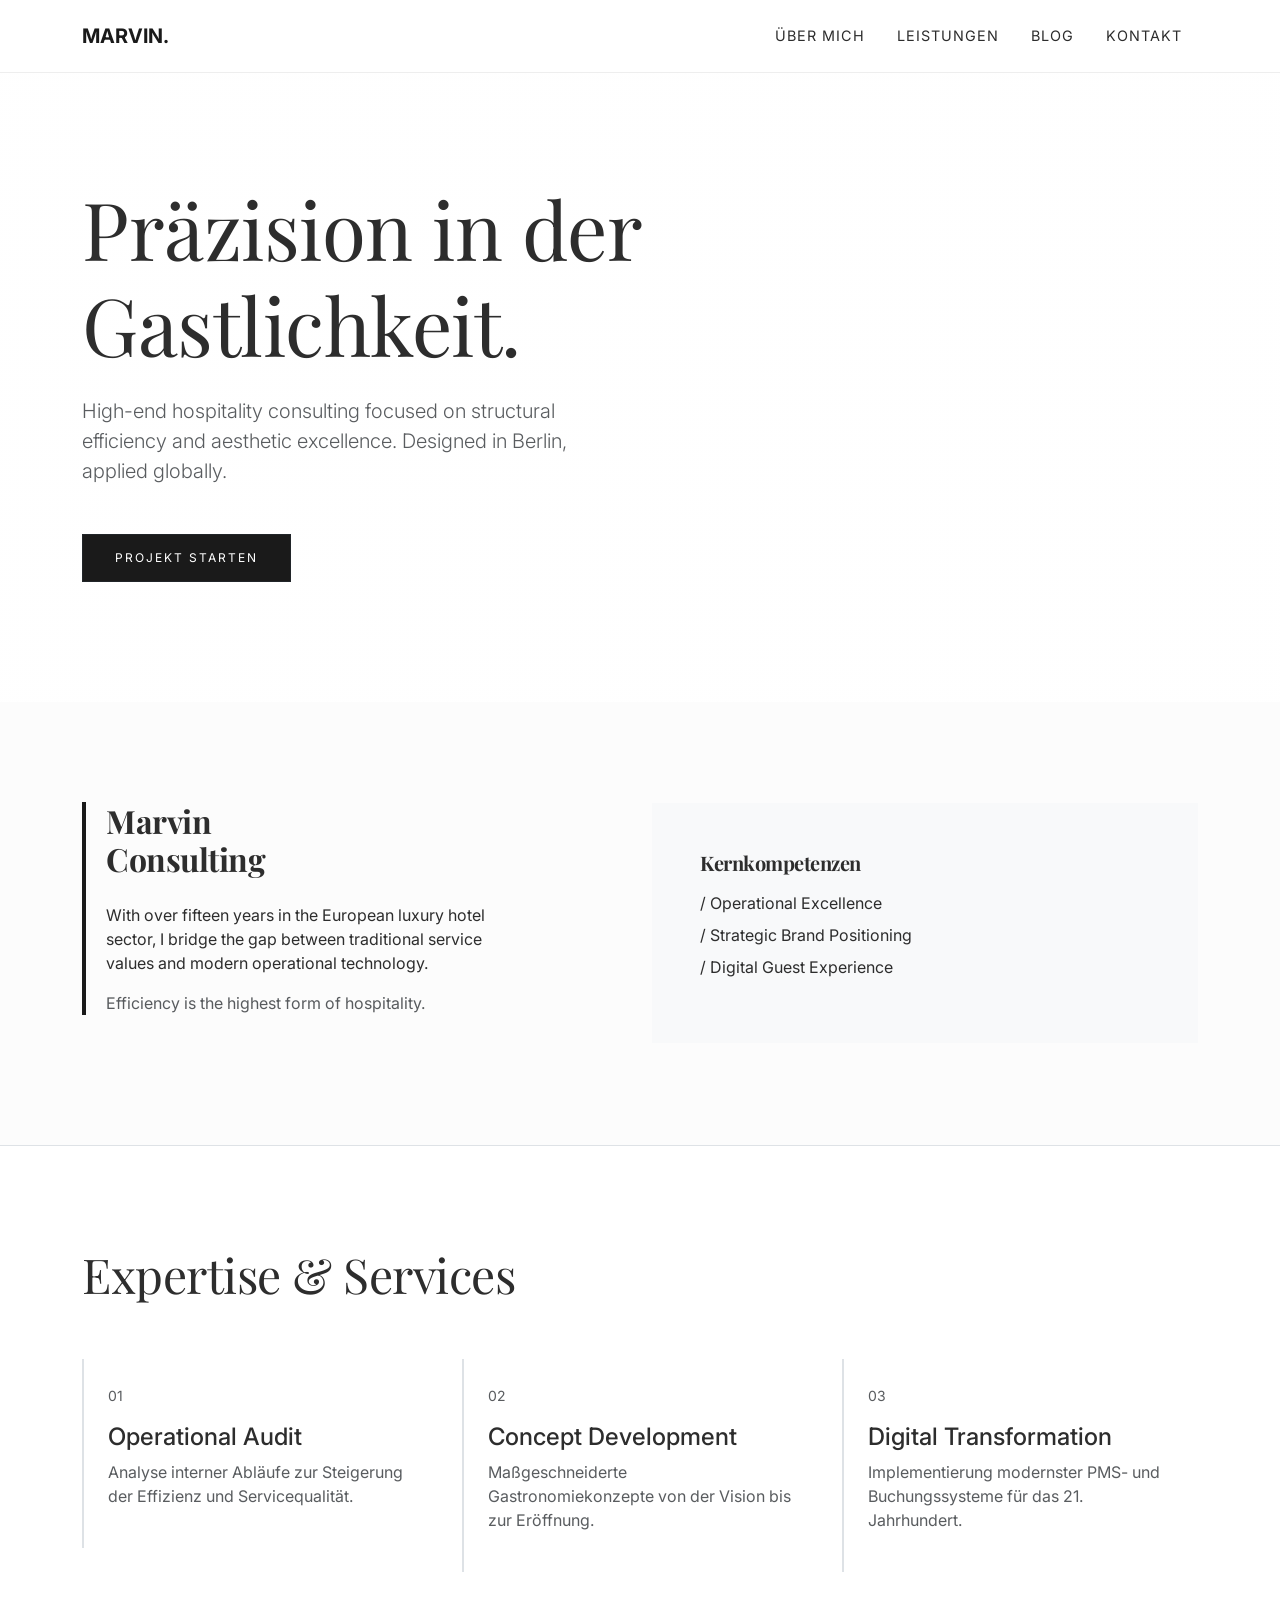
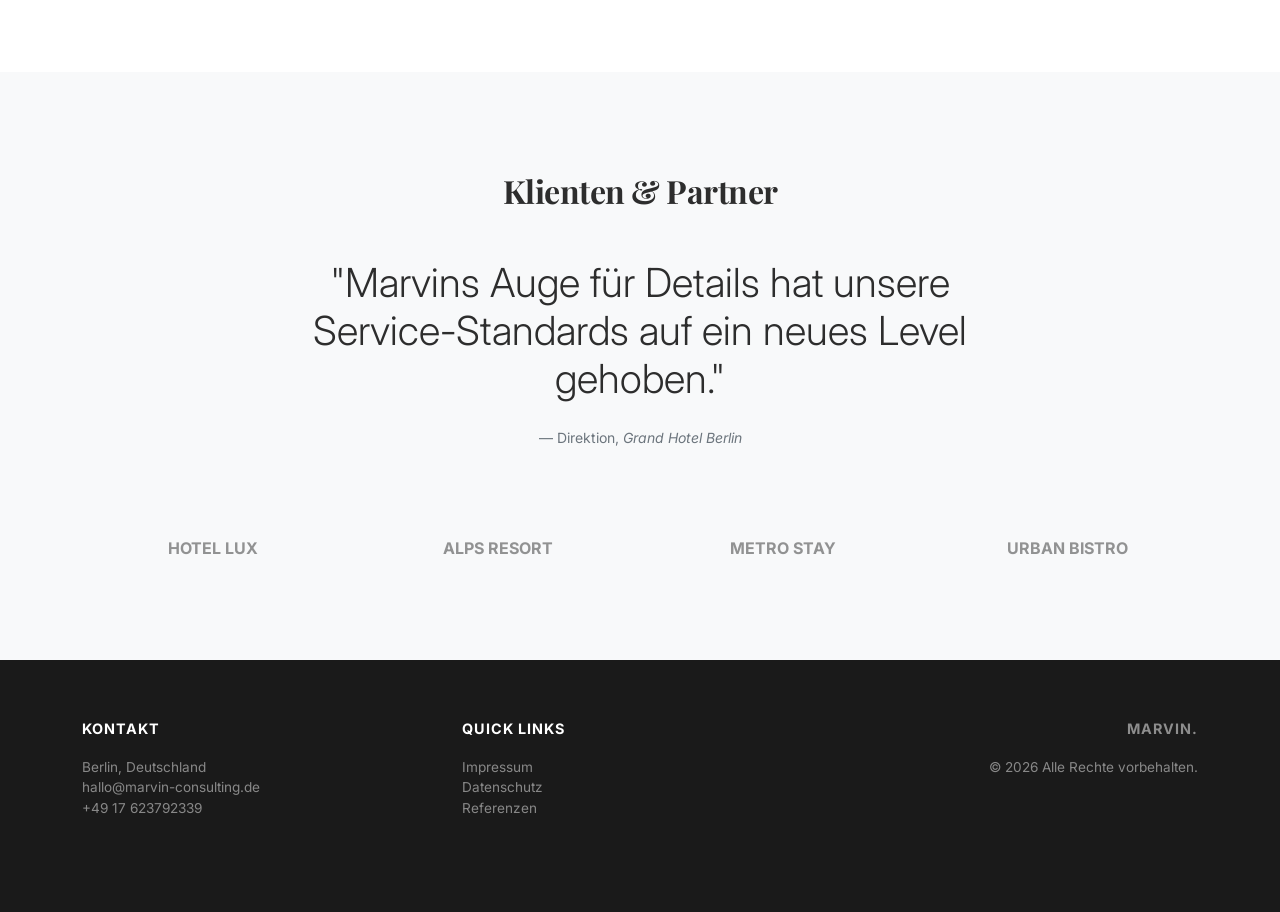
==== index.html @ c1ec3210 "marvin" ====
<!DOCTYPE html>
<html lang="de">
<head>
    <meta charset="UTF-8">
    <meta name="viewport" content="width=device-width, initial-scale=1.0">
    <title>Marvin | Hospitality Consulting</title>
    <link href="https://cdn.jsdelivr.net/npm/bootstrap@5.3.0/dist/css/bootstrap.min.css" rel="stylesheet">
    <link href="https://fonts.googleapis.com/css2?family=Playfair+Display:wght@700&family=Inter:wght@300;400;600&display=swap" rel="stylesheet">
<link rel="stylesheet" href="style.css">
</head>
<body>

    <nav class="navbar navbar-expand-lg fixed-top py-3">
    <div class="container">
        <a class="navbar-brand fw-bold" href="index.html">MARVIN.</a>
        
        <!-- Mobile Toggle Button -->
        <button class="navbar-toggler border-0" type="button" data-bs-toggle="collapse" data-bs-target="#navmarvin">
            <span class="navbar-toggler-icon"></span>
        </button>

        <!-- Collapsible Menu -->
        <div class="collapse navbar-collapse justify-content-end" id="navmarvin">
            <ul class="navbar-nav text-end">
                <li class="nav-item"><a class="nav-link px-3" href="index.html#about">Über Mich</a></li>
                <li class="nav-item"><a class="nav-link px-3" href="services.html">Leistungen</a></li>
                <li class="nav-item"><a class="nav-link px-3" href="blog.html">Blog</a></li>
                <li class="nav-item"><a class="nav-link px-3" href="booking.html">Kontakt</a></li>
            </ul>
        </div>
    </div>
</nav>

    <header class="hero">
        <div class="container">
            <div class="row">
                <div class="col-lg-8">
                    <h1 class="display-1 mb-4">Präzision in der <br>Gastlichkeit.</h1>
                    <p class="lead mb-5 text-muted col-md-9">High-end hospitality consulting focused on structural efficiency and aesthetic excellence. Designed in Berlin, applied globally.</p>
                    <a href="#contact" class="btn btn-dark">Projekt Starten</a>
                </div>
            </div>
        </div>
    </header>

    <section id="about" class="section-padding">
        <div class="container">
            <div class="row align-items-center">
                <div class="col-md-5 mb-4 mb-md-0">
                    <div class="border-accent">
                        <h2 class="mb-4">Marvin <br>Consulting</h2>
                        <p>With over fifteen years in the European luxury hotel sector, I bridge the gap between traditional service values and modern operational technology.</p>
                        <p class="text-muted">Efficiency is the highest form of hospitality.</p>
                    </div>
                </div>
                <div class="col-md-6 offset-md-1">
                    <div class="bg-light p-5">
                        <h5 class="mb-3">Kernkompetenzen</h5>
                        <ul class="list-unstyled">
                            <li class="mb-2">/ Operational Excellence</li>
                            <li class="mb-2">/ Strategic Brand Positioning</li>
                            <li class="mb-2">/ Digital Guest Experience</li>
                        </ul>
                    </div>
                </div>
            </div>
        </div>
    </section>

    <section id="services" class="section-padding bg-white border-top">
        <div class="container">
            <div class="row mb-5">
                <div class="col-md-6">
                    <h2 class="display-5">Expertise & Services</h2>
                </div>
            </div>
            <div class="row g-4">
                <div class="col-md-4">
                    <div class="p-4 border-start border-2">
                        <span class="text-muted small">01</span>
                        <h4 class="mt-3">Operational Audit</h4>
                        <p class="text-muted">Analyse interner Abläufe zur Steigerung der Effizienz und Servicequalität.</p>
                    </div>
                </div>
                <div class="col-md-4">
                    <div class="p-4 border-start border-2">
                        <span class="text-muted small">02</span>
                        <h4 class="mt-3">Concept Development</h4>
                        <p class="text-muted">Maßgeschneiderte Gastronomiekonzepte von der Vision bis zur Eröffnung.</p>
                    </div>
                </div>
                <div class="col-md-4">
                    <div class="p-4 border-start border-2">
                        <span class="text-muted small">03</span>
                        <h4 class="mt-3">Digital Transformation</h4>
                        <p class="text-muted">Implementierung modernster PMS- und Buchungssysteme für das 21. Jahrhundert.</p>
                    </div>
                </div>
            </div>
        </div>
    </section>

    <section id="testimonials" class="section-padding bg-light">
        <div class="container">
            <div class="row justify-content-center text-center">
                <div class="col-lg-8">
                    <h2 class="mb-5">Klienten & Partner</h2>
                    <div class="blockquote-wrapper">
                        <p class="display-6 italic">"Marvins Auge für Details hat unsere Service-Standards auf ein neues Level gehoben."</p>
                        <footer class="blockquote-footer mt-4">Direktion, <cite title="Source Title">Grand Hotel Berlin</cite></footer>
                    </div>
                </div>
            </div>
            <div class="row mt-5 pt-4 opacity-50 text-center">
                <div class="col-3 fw-bold">HOTEL LUX</div>
                <div class="col-3 fw-bold">ALPS RESORT</div>
                <div class="col-3 fw-bold">METRO STAY</div>
                <div class="col-3 fw-bold">URBAN BISTRO</div>
            </div>
        </div>
    </section>

    <footer id="contact" class="footer">
        <div class="container">
            <div class="row">
                <div class="col-md-4 mb-5">
                    <h5>Kontakt</h5>
                       <ul class="list-unstyled">
                        <li><a href="#">Berlin, Deutschland</a></li>
                        <li><a href="#">hallo@marvin-consulting.de</a></li>
                        <li><a href="#">+49 17 623792339</a></li>
                    </ul>
                </div>
                <div class="col-md-2 mb-5">
                    <h5>Quick Links</h5>
                    <ul class="list-unstyled">
                        <li><a href="#">Impressum</a></li>
                        <li><a href="#">Datenschutz</a></li>
                        <li><a href="#">Referenzen</a></li>
                    </ul>
                </div>
                <div class="col-md-6 text-md-end">
                    <h5 class="opacity-50">MARVIN.</h5>
                    <p>© 2026 Alle Rechte vorbehalten.</p>
                </div>
            </div>
        </div>
    </footer>

    <script src="https://cdn.jsdelivr.net/npm/bootstrap@5.3.0/dist/js/bootstrap.bundle.min.js"></script>
</body>
</html>
---- style.css ----
/* Unified Responsive Styles for Marvin Consulting */

body { 
    font-family: 'Inter', sans-serif; 
    color: #2d2d2d; 
    background-color: #fcfcfc; 
    overflow-x: hidden; 
}

h1, h2, h5, .display-4 { 
    font-family: 'Playfair Display', serif; 
    font-weight: 700; 
    letter-spacing: -0.5px; 
}

/* Typography Fluidity */
@media (max-width: 768px) {
    h1, .display-1 { font-size: 2.5rem !important; }
    h2, .display-4 { font-size: 2rem !important; }
    .display-6 { font-size: 1.5rem !important; }
}

/* Navbar Mobile Fix */
.navbar { border-bottom: 1px solid #eee; background: #fff; }
.navbar-brand { color: #1a1a1a !important; font-weight: 700; }
.nav-link { color: #2d2d2d !important; font-size: 0.9rem; text-transform: uppercase; letter-spacing: 1px; }

/* Hero Section Responsive */
.hero { 
    padding: 120px 0 60px; 
    background: linear-gradient(rgba(255,255,255,0.9), rgba(255,255,255,0.9)), url('https://images.unsplash.com/photo-1566073771259-6a8506099945?auto=format&fit=crop&q=80&w=2000'); 
    background-size: cover; 
    background-position: center;
}

@media (min-width: 992px) {
    .hero { padding: 180px 0 120px; background-attachment: fixed; }
}

/* Layout Utilities */
.section-padding { padding: 60px 0; }
@media (min-width: 992px) {
    .section-padding { padding: 100px 0; }
}

.btn-dark { 
    border-radius: 0; 
    padding: 14px 32px; 
    text-transform: uppercase; 
    font-size: 0.75rem; 
    letter-spacing: 2px; 
    background: #1a1a1a; 
    width: 100%; /* Mobile first full width */
}

@media (min-width: 576px) {
    .btn-dark { width: auto; }
}

/* Service Cards & Borders */
.border-accent { 
    border-left: 4px solid #1a1a1a; 
    padding-left: 20px; 
    margin-bottom: 30px;
}

.service-card { 
    border: none; 
    border-bottom: 1px solid #eee; 
    transition: 0.3s; 
    border-radius: 0; 
    padding: 30px 15px !important;
}

@media (min-width: 768px) {
    .service-card { padding: 50px !important; }
}

.service-card:hover { background: #f8f8f8; }

/* Blog / Journal Responsive */
.post-preview { margin-bottom: 50px; }
.post-preview img { 
    width: 100%; 
    height: 250px; 
    object-fit: cover; 
    filter: grayscale(100%); 
    transition: 0.5s; 
}

@media (min-width: 768px) {
    .post-preview { margin-bottom: 80px; }
    .post-preview img { height: 450px; }
}

.post-preview img:hover { filter: grayscale(0%); }
.date { font-size: 0.75rem; letter-spacing: 2px; text-transform: uppercase; color: #999; display: block; margin-bottom: 10px; }

/* Booking Form */
.form-control { 
    background: transparent; 
    border: none; 
    border-bottom: 1px solid #ccc; 
    border-radius: 0; 
    color: #1a1a1a; 
    padding: 12px 0; 
    font-size: 1rem;
}

.form-control:focus { 
    background: transparent; 
    color: #1a1a1a; 
    border-color: #1a1a1a; 
    box-shadow: none; 
}

/* Footer Responsive Stack */
.footer { 
    background: #1a1a1a; 
    color: #888; 
    padding: 60px 0 30px; 
    font-size: 0.85rem; 
}

.footer h5 { 
    color: #fff; 
    margin-bottom: 20px; 
    font-size: 0.9rem; 
    text-transform: uppercase; 
    letter-spacing: 1px; 
    font-family: 'Inter', sans-serif; 
}

.footer a { color: #888; text-decoration: none; transition: 0.3s; }
.footer a:hover { color: #fff; }

@media (max-width: 767px) {
    .footer .text-md-end { text-align: left !important; margin-top: 40px; }
}
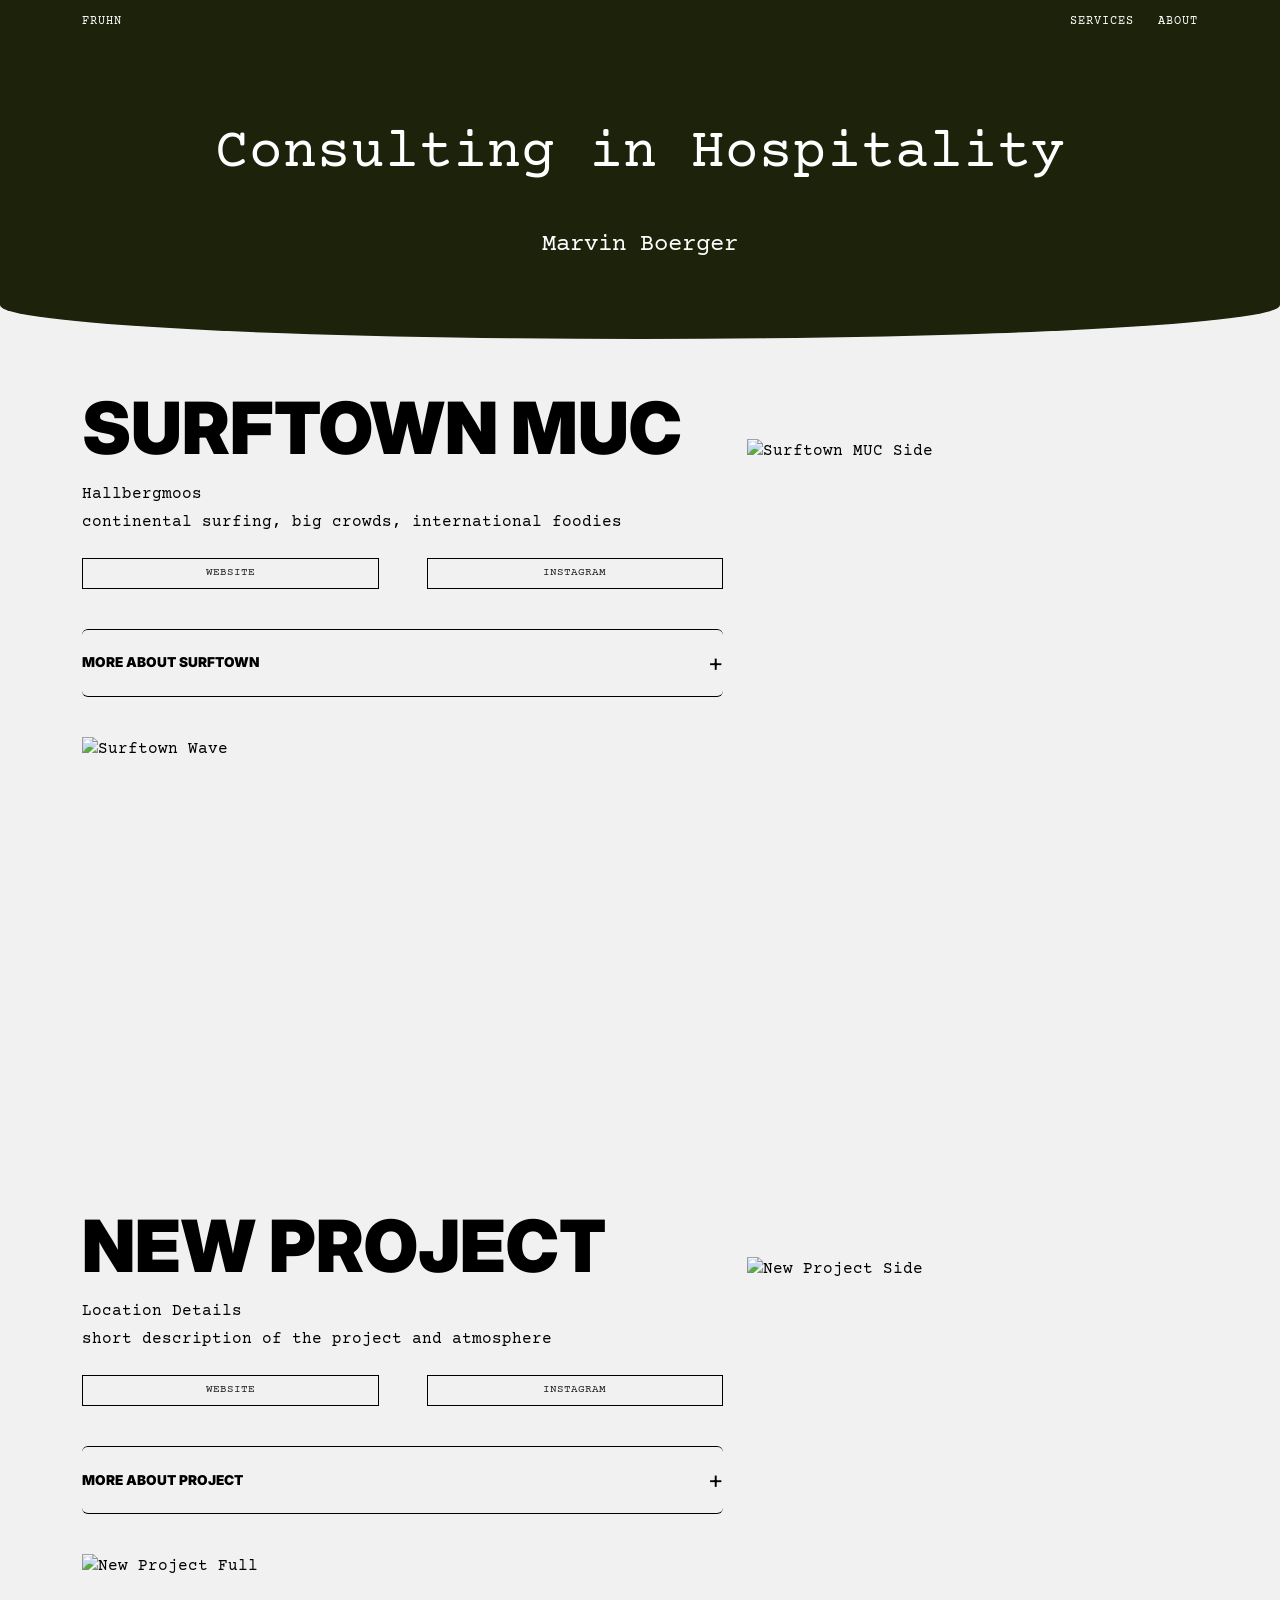
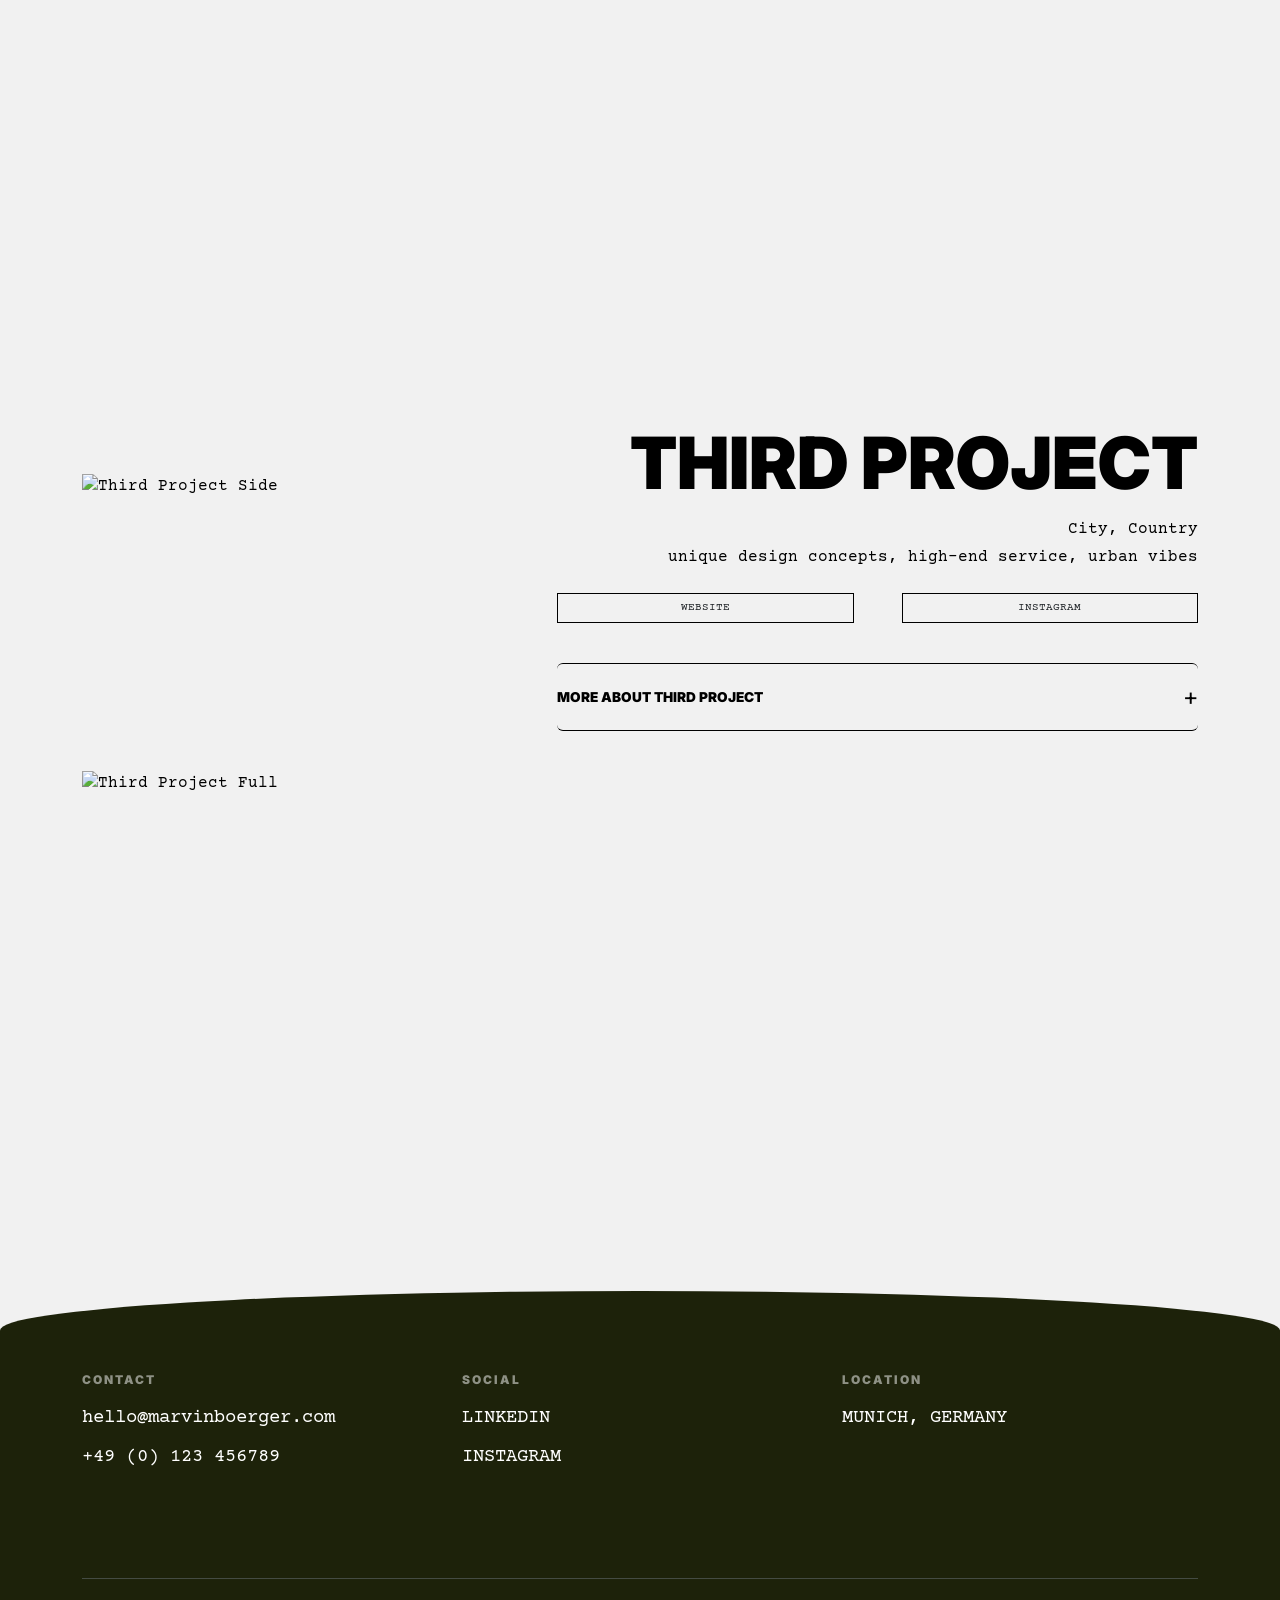
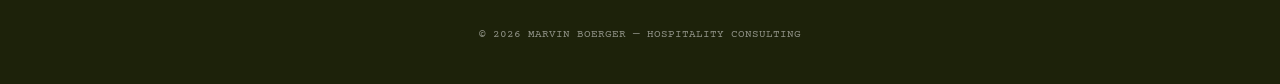
==== commit 4a713d9f: "marvin" ====
--- a/index.html
+++ b/index.html
@@ -1,148 +1,242 @@
 <!DOCTYPE html>
-<html lang="de">
+<html lang="en">
 <head>
     <meta charset="UTF-8">
     <meta name="viewport" content="width=device-width, initial-scale=1.0">
-    <title>Marvin | Hospitality Consulting</title>
+    <title>Hospitality Consultant</title>
     <link href="https://cdn.jsdelivr.net/npm/bootstrap@5.3.0/dist/css/bootstrap.min.css" rel="stylesheet">
-    <link href="https://fonts.googleapis.com/css2?family=Playfair+Display:wght@700&family=Inter:wght@300;400;600&display=swap" rel="stylesheet">
-<link rel="stylesheet" href="style.css">
+    <link href="https://fonts.googleapis.com/css2?family=Courier+Prime&family=Inter:wght@900&display=swap" rel="stylesheet">
+    <style>
+        :root { --dark-olive: #1d220a; --off-white: #f1f1f1; }
+        body { background-color: var(--off-white); font-family: 'Courier Prime', monospace; color: #000; margin: 0; padding: 0; }
+        
+        .navbar { 
+            background-color: var(--dark-olive) !important; 
+            position: fixed; 
+            top: 0; 
+            width: 100%; 
+            z-index: 1030; 
+            border: none;
+        }
+        
+        .hero-wrap { 
+            background-color: var(--dark-olive); 
+            color: white; 
+            padding: 80px 0 60px 0; 
+            border-bottom-left-radius: 50% 10%; 
+            border-bottom-right-radius: 50% 10%; 
+            margin-top: 0;
+        }
+
+        .nav-link { color: white !important; text-transform: uppercase; font-size: 0.75rem; letter-spacing: 1px; }
+        h1 { font-size: 3.5rem; font-weight: 400; padding: 40px 0; text-align: center; margin: 0; }
+        
+        .business-section { padding-top: 60px; padding-bottom: 20px; }
+        
+        .business-title { font-family: 'Inter', sans-serif; font-weight: 900; font-size: 4.5rem; line-height: 0.8; margin-bottom: 25px; }
+        .btn-outline-dark { border-radius: 0; text-transform: uppercase; font-size: 0.7rem; padding: 6px 0; width: 100%; border: 1px solid #000; }
+        
+        .accordion-item { background: transparent; border: none; border-top: 1.5px solid #000; margin-top: 40px; border-bottom: 1.5px solid #000; }
+        .accordion-button { 
+            background: transparent !important; 
+            box-shadow: none !important; 
+            padding: 15px 0; 
+            font-family: 'Inter', sans-serif; 
+            font-weight: 900; 
+            font-size: 0.85rem; 
+            color: #000 !important;
+            display: flex;
+            justify-content: space-between;
+            align-items: center;
+            width: 100%;
+        }
+        .accordion-button::after { content: '+'; background: none; width: auto; height: auto; font-size: 1.5rem; font-weight: 400; transform: none !important; }
+        .accordion-button:not(.collapsed)::after { content: '−'; }
+        
+        .details-list { list-style: none; padding-left: 0; margin-top: 10px; font-size: 1.1rem; }
+        .details-list li { margin-bottom: 10px; display: flex; align-items: flex-start; line-height: 1.4; }
+        .details-list li::before { content: "■"; font-size: 0.6rem; margin-right: 15px; margin-top: 8px; }
+        
+        .project-img-side { width: 100%; height: auto; margin-top: 40px; }
+        
+        .contained-img { 
+            width: 100%; 
+            height: 400px; 
+            object-fit: cover; 
+            display: block; 
+            margin-top: 40px; 
+        }
+
+        footer {
+            background-color: var(--dark-olive);
+            color: white;
+            padding: 80px 0 40px 0;
+            margin-top: 100px;
+            border-top-left-radius: 50% 10%;
+            border-top-right-radius: 50% 10%;
+        }
+        .footer-link { color: white; text-decoration: none; display: block; margin-bottom: 10px; font-size: 1.2rem; }
+        .footer-label { font-family: 'Inter', sans-serif; font-weight: 900; font-size: 0.75rem; letter-spacing: 2px; color: rgba(255,255,255,0.5); margin-bottom: 15px; }
+    </style>
 </head>
 <body>
-
-    <nav class="navbar navbar-expand-lg fixed-top py-3">
-    <div class="container">
-        <a class="navbar-brand fw-bold" href="index.html">MARVIN.</a>
-        
-        <!-- Mobile Toggle Button -->
-        <button class="navbar-toggler border-0" type="button" data-bs-toggle="collapse" data-bs-target="#navmarvin">
-            <span class="navbar-toggler-icon"></span>
-        </button>
-
-        <!-- Collapsible Menu -->
-        <div class="collapse navbar-collapse justify-content-end" id="navmarvin">
-            <ul class="navbar-nav text-end">
-                <li class="nav-item"><a class="nav-link px-3" href="index.html#about">Über Mich</a></li>
-                <li class="nav-item"><a class="nav-link px-3" href="services.html">Leistungen</a></li>
-                <li class="nav-item"><a class="nav-link px-3" href="blog.html">Blog</a></li>
-                <li class="nav-item"><a class="nav-link px-3" href="booking.html">Kontakt</a></li>
-            </ul>
+    <nav class="navbar navbar-expand">
+        <div class="container">
+            <a class="navbar-brand nav-link" href="#">FRUHN</a>
+            <div class="ms-auto d-flex gap-4">
+                <a class="nav-link" href="services.html">SERVICES</a>
+                <a class="nav-link" href="#">ABOUT</a>
+            </div>
+        </div>
+    </nav>
+
+    <div class="hero-wrap">
+        <div class="container text-center">
+            <h1>Consulting in Hospitality</h1>
+            <p class="fs-4">Marvin Boerger</p>
         </div>
     </div>
-</nav>
-
-    <header class="hero">
+
+    <main class="container">
+        <!-- FIRST SECTION -->
+        <section class="business-section">
+            <div class="row">
+                <div class="col-md-7">
+                    <h2 class="business-title">SURFTOWN MUC</h2>
+                    <p class="mb-1">Hallbergmoos</p>
+                    <p class="mb-4">continental surfing, big crowds, international foodies</p>
+                    <div class="row g-5 mb-4">
+                        <div class="col-6"><a href="#" class="btn btn-outline-dark">WEBSITE</a></div>
+                        <div class="col-6"><a href="#" class="btn btn-outline-dark">INSTAGRAM</a></div>
+                    </div>
+                    <div class="accordion" id="surftownAccordion">
+                        <div class="accordion-item">
+                            <button class="accordion-button collapsed" type="button" data-bs-toggle="collapse" data-bs-target="#collapseOne">
+                                MORE ABOUT SURFTOWN
+                            </button>
+                            <div id="collapseOne" class="accordion-collapse collapse">
+                                <div class="accordion-body p-0 pb-3">
+                                    <ul class="details-list">
+                                        <li>external hospitality project manager</li>
+                                        <li>since 01/24</li>
+                                        <li>setting up processes and interfaces for two cooperating companies</li>
+                                        <li>connecting the dots of HR, Event, F&B</li>
+                                    </ul>
+                                </div>
+                            </div>
+                        </div>
+                    </div>
+                </div>
+                <div class="col-md-5">
+                    <img src="https://images.unsplash.com/photo-1778483154534-8290a142eb2d?q=80&w=1470&auto=format&fit=crop" class="project-img-side" alt="Surftown MUC Side">
+                </div>
+            </div>
+            <div class="row">
+                <div class="col-12">
+                    <img src="https://images.unsplash.com/photo-1778483154534-8290a142eb2d?q=80&w=1470&auto=format&fit=crop" class="contained-img" alt="Surftown Wave">
+                </div>
+            </div>
+        </section>
+
+        <!-- SECOND SECTION -->
+        <section class="business-section">
+            <div class="row">
+                <div class="col-md-7">
+                    <h2 class="business-title">NEW PROJECT</h2>
+                    <p class="mb-1">Location Details</p>
+                    <p class="mb-4">short description of the project and atmosphere</p>
+                    <div class="row g-5 mb-4">
+                        <div class="col-6"><a href="#" class="btn btn-outline-dark">WEBSITE</a></div>
+                        <div class="col-6"><a href="#" class="btn btn-outline-dark">INSTAGRAM</a></div>
+                    </div>
+                    <div class="accordion" id="newProjectAccordion">
+                        <div class="accordion-item">
+                            <button class="accordion-button collapsed" type="button" data-bs-toggle="collapse" data-bs-target="#collapseTwo">
+                                MORE ABOUT PROJECT
+                            </button>
+                            <div id="collapseTwo" class="accordion-collapse collapse">
+                                <div class="accordion-body p-0 pb-3">
+                                    <ul class="details-list">
+                                        <li>consultancy role details</li>
+                                        <li>timeline information</li>
+                                        <li>key responsibilities and achievements</li>
+                                    </ul>
+                                </div>
+                            </div>
+                        </div>
+                    </div>
+                </div>
+                <div class="col-md-5">
+                    <img src="https://images.unsplash.com/photo-1555396273-367ea4eb4db5?q=80&w=1470&auto=format&fit=crop" class="project-img-side" alt="New Project Side">
+                </div>
+            </div>
+            <div class="row">
+                <div class="col-12">
+                    <img src="https://images.unsplash.com/photo-1555396273-367ea4eb4db5?q=80&w=1470&auto=format&fit=crop" class="contained-img" alt="New Project Full">
+                </div>
+            </div>
+        </section>
+
+        <!-- THIRD SECTION -->
+        <section class="business-section">
+            <div class="row flex-md-row-reverse">
+                <div class="col-md-7">
+                    <h2 class="business-title text-md-end">THIRD PROJECT</h2>
+                    <p class="mb-1 text-md-end">City, Country</p>
+                    <p class="mb-4 text-md-end">unique design concepts, high-end service, urban vibes</p>
+                    <div class="row g-5 mb-4">
+                        <div class="col-6"><a href="#" class="btn btn-outline-dark">WEBSITE</a></div>
+                        <div class="col-6"><a href="#" class="btn btn-outline-dark">INSTAGRAM</a></div>
+                    </div>
+                    <div class="accordion" id="thirdProjectAccordion">
+                        <div class="accordion-item">
+                            <button class="accordion-button collapsed" type="button" data-bs-toggle="collapse" data-bs-target="#collapseThree">
+                                MORE ABOUT THIRD PROJECT
+                            </button>
+                            <div id="collapseThree" class="accordion-collapse collapse">
+                                <div class="accordion-body p-0 pb-3">
+                                    <ul class="details-list">
+                                        <li>operational strategy development</li>
+                                        <li>interior design coordination</li>
+                                        <li>staff training and management</li>
+                                    </ul>
+                                </div>
+                            </div>
+                        </div>
+                    </div>
+                </div>
+                <div class="col-md-5">
+                    <img src="https://images.unsplash.com/photo-1517248135467-4c7edcad34c4?q=80&w=1470&auto=format&fit=crop" class="project-img-side" alt="Third Project Side">
+                </div>
+            </div>
+            <div class="row">
+                <div class="col-12">
+                    <img src="https://images.unsplash.com/photo-1517248135467-4c7edcad34c4?q=80&w=1470&auto=format&fit=crop" class="contained-img" alt="Third Project Full">
+                </div>
+            </div>
+        </section>
+    </main>
+
+    <footer>
         <div class="container">
             <div class="row">
-                <div class="col-lg-8">
-                    <h1 class="display-1 mb-4">Präzision in der <br>Gastlichkeit.</h1>
-                    <p class="lead mb-5 text-muted col-md-9">High-end hospitality consulting focused on structural efficiency and aesthetic excellence. Designed in Berlin, applied globally.</p>
-                    <a href="#contact" class="btn btn-dark">Projekt Starten</a>
-                </div>
-            </div>
-        </div>
-    </header>
-
-    <section id="about" class="section-padding">
-        <div class="container">
-            <div class="row align-items-center">
-                <div class="col-md-5 mb-4 mb-md-0">
-                    <div class="border-accent">
-                        <h2 class="mb-4">Marvin <br>Consulting</h2>
-                        <p>With over fifteen years in the European luxury hotel sector, I bridge the gap between traditional service values and modern operational technology.</p>
-                        <p class="text-muted">Efficiency is the highest form of hospitality.</p>
-                    </div>
-                </div>
-                <div class="col-md-6 offset-md-1">
-                    <div class="bg-light p-5">
-                        <h5 class="mb-3">Kernkompetenzen</h5>
-                        <ul class="list-unstyled">
-                            <li class="mb-2">/ Operational Excellence</li>
-                            <li class="mb-2">/ Strategic Brand Positioning</li>
-                            <li class="mb-2">/ Digital Guest Experience</li>
-                        </ul>
-                    </div>
-                </div>
-            </div>
-        </div>
-    </section>
-
-    <section id="services" class="section-padding bg-white border-top">
-        <div class="container">
-            <div class="row mb-5">
-                <div class="col-md-6">
-                    <h2 class="display-5">Expertise & Services</h2>
-                </div>
-            </div>
-            <div class="row g-4">
-                <div class="col-md-4">
-                    <div class="p-4 border-start border-2">
-                        <span class="text-muted small">01</span>
-                        <h4 class="mt-3">Operational Audit</h4>
-                        <p class="text-muted">Analyse interner Abläufe zur Steigerung der Effizienz und Servicequalität.</p>
-                    </div>
-                </div>
-                <div class="col-md-4">
-                    <div class="p-4 border-start border-2">
-                        <span class="text-muted small">02</span>
-                        <h4 class="mt-3">Concept Development</h4>
-                        <p class="text-muted">Maßgeschneiderte Gastronomiekonzepte von der Vision bis zur Eröffnung.</p>
-                    </div>
-                </div>
-                <div class="col-md-4">
-                    <div class="p-4 border-start border-2">
-                        <span class="text-muted small">03</span>
-                        <h4 class="mt-3">Digital Transformation</h4>
-                        <p class="text-muted">Implementierung modernster PMS- und Buchungssysteme für das 21. Jahrhundert.</p>
-                    </div>
-                </div>
-            </div>
-        </div>
-    </section>
-
-    <section id="testimonials" class="section-padding bg-light">
-        <div class="container">
-            <div class="row justify-content-center text-center">
-                <div class="col-lg-8">
-                    <h2 class="mb-5">Klienten & Partner</h2>
-                    <div class="blockquote-wrapper">
-                        <p class="display-6 italic">"Marvins Auge für Details hat unsere Service-Standards auf ein neues Level gehoben."</p>
-                        <footer class="blockquote-footer mt-4">Direktion, <cite title="Source Title">Grand Hotel Berlin</cite></footer>
-                    </div>
-                </div>
-            </div>
-            <div class="row mt-5 pt-4 opacity-50 text-center">
-                <div class="col-3 fw-bold">HOTEL LUX</div>
-                <div class="col-3 fw-bold">ALPS RESORT</div>
-                <div class="col-3 fw-bold">METRO STAY</div>
-                <div class="col-3 fw-bold">URBAN BISTRO</div>
-            </div>
-        </div>
-    </section>
-
-    <footer id="contact" class="footer">
-        <div class="container">
-            <div class="row">
                 <div class="col-md-4 mb-5">
-                    <h5>Kontakt</h5>
-                       <ul class="list-unstyled">
-                        <li><a href="#">Berlin, Deutschland</a></li>
-                        <li><a href="#">hallo@marvin-consulting.de</a></li>
-                        <li><a href="#">+49 17 623792339</a></li>
-                    </ul>
-                </div>
-                <div class="col-md-2 mb-5">
-                    <h5>Quick Links</h5>
-                    <ul class="list-unstyled">
-                        <li><a href="#">Impressum</a></li>
-                        <li><a href="#">Datenschutz</a></li>
-                        <li><a href="#">Referenzen</a></li>
-                    </ul>
-                </div>
-                <div class="col-md-6 text-md-end">
-                    <h5 class="opacity-50">MARVIN.</h5>
-                    <p>© 2026 Alle Rechte vorbehalten.</p>
-                </div>
+                    <div class="footer-label">CONTACT</div>
+                    <a href="mailto:hello@marvinboerger.com" class="footer-link">hello@marvinboerger.com</a>
+                    <a href="tel:+49000000000" class="footer-link">+49 (0) 123 456789</a>
+                </div>
+                <div class="col-md-4 mb-5">
+                    <div class="footer-label">SOCIAL</div>
+                    <a href="#" class="footer-link">LINKEDIN</a>
+                    <a href="#" class="footer-link">INSTAGRAM</a>
+                </div>
+                <div class="col-md-4 mb-5">
+                    <div class="footer-label">LOCATION</div>
+                    <p class="footer-link">MUNICH, GERMANY</p>
+                </div>
+            </div>
+            <div class="pt-5 mt-5 border-top border-secondary text-center" style="font-size: 0.7rem; opacity: 0.5;">
+                © 2026 MARVIN BOERGER — HOSPITALITY CONSULTING
             </div>
         </div>
     </footer>
